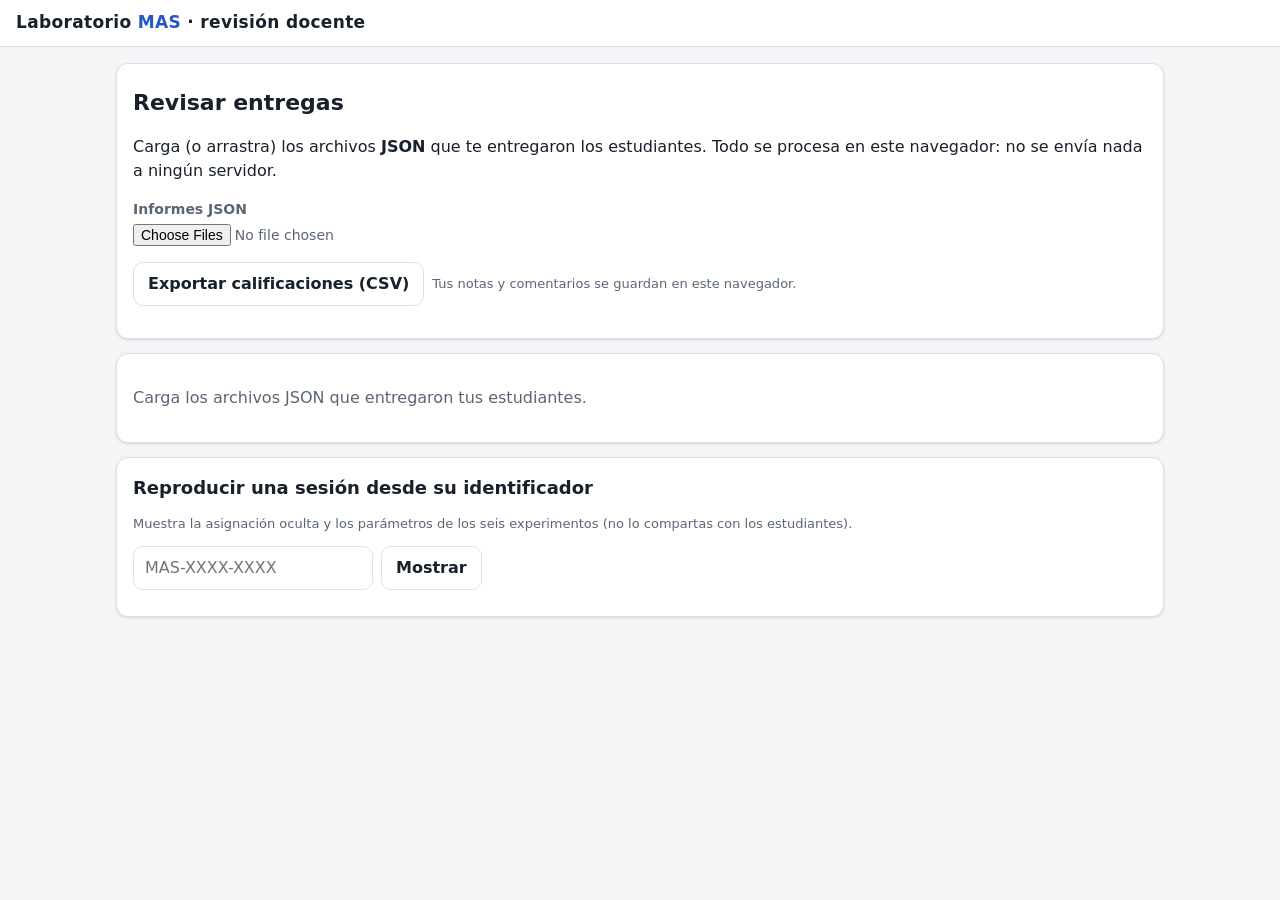
==== docente.html @ 890eb866 "Laboratorio MAS: investigación adaptativa masa-resorte Motor físico (armónico, amortiguado, Duffing)" ====
<!doctype html>
<html lang="es">
<head>
<meta charset="utf-8">
<meta name="viewport" content="width=device-width, initial-scale=1">
<meta name="robots" content="noindex">
<meta http-equiv="Content-Security-Policy" content="default-src 'self'; script-src 'self'; style-src 'self' 'unsafe-inline'; img-src 'self' data:; connect-src 'self'; base-uri 'none'; form-action 'none'; object-src 'none'">
<title>Revisión docente · Laboratorio MAS</title>
<link rel="icon" href="icono.svg" type="image/svg+xml">
<link rel="stylesheet" href="css/estilo.css">
</head>
<body>
<header class="cab"><div class="marca">Laboratorio <span>MAS</span> · revisión docente</div></header>
<main>
  <div class="tarjeta"><h1>Revisar entregas</h1>
    <p>Carga (o arrastra) los archivos <b>JSON</b> que te entregaron los estudiantes. Todo se procesa en este navegador: no se envía nada a ningún servidor.</p>
    <label class="campo"><span>Informes JSON</span><input type="file" id="archivos" accept=".json,application/json" multiple></label>
    <div id="aviso"></div>
    <p class="fila"><button class="btn" id="bCsv">Exportar calificaciones (CSV)</button><span class="suave peq">Tus notas y comentarios se guardan en este navegador.</span></p>
  </div>
  <div class="tarjeta" id="lista"></div>
  <div id="detalle"></div>
  <div class="tarjeta"><h2>Reproducir una sesión desde su identificador</h2><p class="suave peq">Muestra la asignación oculta y los parámetros de los seis experimentos (no lo compartas con los estudiantes).</p>
    <div class="fila"><input id="repId" placeholder="MAS-XXXX-XXXX" style="max-width:240px" autocapitalize="characters"><button class="btn" id="bReproducir">Mostrar</button></div><div id="repOut" class="tw" style="margin-top:10px"></div></div>
</main>
<script type="module" src="js/docente.js"></script>
</body>
</html>
---- css/estilo.css ----
:root {
  --fondo: #f4f5f7; --panel: #ffffff; --texto: #17202b; --suave: #5b6675; --borde: #dde1e7; --acento: #2457c5; --acento2: #e8eefb;
  --ok: #1d7a4f; --okf: #e6f4ec; --mal: #b42318; --malf: #fdecea; --aviso: #a15c07; --avisof: #fdf3e2; --chip: #eef1f5;
  --resorte: #6b7684; --bloque: #2457c5; --sombra: 0 1px 2px rgba(16, 24, 40, .06), 0 1px 3px rgba(16, 24, 40, .08); --sobreAcento: #fff;
  --mono: ui-monospace, SFMono-Regular, Menlo, Consolas, monospace; --r: 12px;
}
@media (prefers-color-scheme: dark) {
  :root {
    --fondo: #0f1318; --panel: #171c23; --texto: #e7ebf0; --suave: #9aa4b2; --borde: #2a313b; --acento: #7aa2ff; --acento2: #1c2740;
    --ok: #4cc38a; --okf: #11261c; --mal: #ff8a7a; --malf: #2c1513; --aviso: #f0b45b; --avisof: #2b2111; --chip: #222a35;
    --resorte: #9aa4b2; --bloque: #7aa2ff; --sombra: none; --sobreAcento: #0b1220;
  }
}
* { box-sizing: border-box }
[hidden] { display: none !important }
html { -webkit-text-size-adjust: 100% }
body { margin: 0; background: var(--fondo); color: var(--texto); font: 16px/1.5 system-ui, -apple-system, "Segoe UI", Roboto, sans-serif }
button, input, select, textarea { font: inherit; color: inherit }
a { color: var(--acento) }

/* cabecera y navegación */
.cab { position: sticky; top: 0; z-index: 10; background: var(--panel); border-bottom: 1px solid var(--borde); padding: 10px 16px; display: flex; flex-wrap: wrap; align-items: center; gap: 6px 14px }
.marca { font-weight: 800; letter-spacing: .02em; font-size: 17px; margin-right: auto }
.marca span { color: var(--acento) }
.chip { display: inline-flex; align-items: center; gap: 6px; background: var(--chip); border-radius: 999px; padding: 3px 10px; font-size: 13px; white-space: nowrap }
.chip b { font-family: var(--mono) }
.creditos { display: inline-flex; align-items: center; gap: 8px; font-size: 13px }
.barra { width: 90px; height: 8px; border-radius: 4px; background: var(--chip); overflow: hidden }
.barra i { display: block; height: 100%; background: var(--acento) }
nav.pest { display: flex; gap: 4px; padding: 8px 12px; background: var(--panel); border-bottom: 1px solid var(--borde); position: sticky; top: 0 }
nav.pest button { flex: 1; border: 0; background: none; padding: 8px 6px; border-radius: 8px; cursor: pointer; color: var(--suave); font-weight: 600; font-size: 14px; display: flex; flex-direction: column; align-items: center; gap: 2px }
nav.pest button svg { width: 20px; height: 20px }
nav.pest button[aria-current="page"] { color: var(--acento); background: var(--acento2) }
nav.pest button:disabled { opacity: .4; cursor: default }
@media (max-width: 760px) {
  nav.pest { position: fixed; bottom: 0; left: 0; right: 0; top: auto; border-top: 1px solid var(--borde); border-bottom: 0; z-index: 20; padding: 6px 4px calc(6px + env(safe-area-inset-bottom)) }
  nav.pest button { font-size: 11px; padding: 6px 2px }
  main { padding-bottom: 90px !important }
  .cab { position: static }
}
main { max-width: 1080px; margin: 0 auto; padding: 16px }
section[hidden] { display: none !important }
h1 { font-size: 22px; margin: 6px 0 12px }
h2 { font-size: 18px; margin: 0 0 10px }
h3 { font-size: 15px; margin: 14px 0 6px }
.tarjeta { background: var(--panel); border: 1px solid var(--borde); border-radius: var(--r); padding: 16px; margin-bottom: 14px; box-shadow: var(--sombra) }
.rejilla { display: grid; gap: 14px; grid-template-columns: repeat(auto-fit, minmax(300px, 1fr)) }
.suave { color: var(--suave) }
.peq { font-size: 13px }
.mono { font-family: var(--mono) }
.fila { display: flex; flex-wrap: wrap; gap: 8px; align-items: center }

/* controles */
.btn { border: 1px solid var(--borde); background: var(--panel); border-radius: 10px; padding: 9px 14px; cursor: pointer; font-weight: 600; min-height: 42px }
.btn:hover { border-color: var(--acento) }
.btn.prim { background: var(--acento); border-color: var(--acento); color: var(--sobreAcento) }
.btn.prim:disabled, .btn:disabled { opacity: .45; cursor: default }
.btn.peligro { border-color: var(--mal); color: var(--mal) }
.btn.chico { min-height: 32px; padding: 4px 10px; font-size: 14px }
label.campo { display: flex; flex-direction: column; gap: 4px; font-size: 14px; color: var(--suave); min-width: 0 }
label.campo > span { font-weight: 600 }
input[type=text], input[type=number], input:not([type]), select, textarea { background: var(--panel); border: 1px solid var(--borde); border-radius: 10px; padding: 9px 11px; color: var(--texto); min-height: 42px; width: 100% }
textarea { min-height: 80px; resize: vertical }
input:focus, select:focus, textarea:focus, .btn:focus-visible { outline: 2px solid var(--acento); outline-offset: 1px }
input[type=range] { width: 100%; accent-color: var(--acento) }
.seg { display: inline-flex; border: 1px solid var(--borde); border-radius: 10px; overflow: hidden }
.seg button { border: 0; background: var(--panel); padding: 7px 12px; cursor: pointer; font-weight: 600; min-height: 38px }
.seg button[aria-pressed="true"] { background: var(--acento); color: var(--sobreAcento) }
.opciones { display: flex; flex-direction: column; gap: 8px; margin: 10px 0 }
.opciones label { display: flex; gap: 10px; align-items: flex-start; border: 1px solid var(--borde); border-radius: 10px; padding: 10px 12px; cursor: pointer }
.opciones label:has(input:checked) { border-color: var(--acento); background: var(--acento2) }
.opciones input { margin-top: 4px; accent-color: var(--acento) }

/* avisos */
.aviso { border-radius: 10px; padding: 10px 12px; font-size: 14px; margin: 10px 0 }
.aviso.ok { background: var(--okf); color: var(--ok) }
.aviso.mal { background: var(--malf); color: var(--mal) }
.aviso.info { background: var(--acento2); color: var(--texto) }
.aviso.am { background: var(--avisof); color: var(--aviso) }

/* inicio */
.letras { display: grid; grid-template-columns: repeat(auto-fill, minmax(150px, 1fr)); gap: 12px }
.letra { border: 1px solid var(--borde); border-radius: var(--r); background: var(--panel); padding: 14px; text-align: left; cursor: pointer; display: flex; flex-direction: column; gap: 4px; min-height: 120px }
.letra:hover { border-color: var(--acento) }
.letra .L { font-size: 34px; font-weight: 800; line-height: 1; color: var(--acento); font-family: var(--mono) }
.letra[aria-current="true"] { outline: 2px solid var(--acento) }

/* laboratorio */
.escena { width: 100%; height: 190px; display: block; border-radius: 10px; background: var(--fondo) }
.reloj { font-family: var(--mono); font-size: 22px; font-weight: 700 }
.param { display: grid; grid-template-columns: auto 1fr; gap: 4px 14px; font-size: 15px }
.param dt { color: var(--suave) }
.param dd { margin: 0; font-family: var(--mono) }
details.formulario summary { cursor: pointer; font-weight: 600 }
.formulas { display: grid; grid-template-columns: repeat(auto-fit, minmax(170px, 1fr)); gap: 6px 14px; font-family: var(--mono); font-size: 14px; margin-top: 8px }

/* instrumentos */
.instrumentos { display: grid; grid-template-columns: repeat(auto-fill, minmax(210px, 1fr)); gap: 10px }
.instr { border: 1px solid var(--borde); border-radius: 10px; background: var(--panel); padding: 10px 12px; text-align: left; cursor: pointer; display: flex; flex-direction: column; gap: 2px }
.instr:hover, .instr[aria-pressed="true"] { border-color: var(--acento) }
.instr[aria-pressed="true"] { background: var(--acento2) }
.instr b { font-size: 15px }
.coste { font-size: 12px; font-weight: 700; color: var(--acento) }
.resultado { font-family: var(--mono); font-size: 20px; font-weight: 700 }
.tabla { width: 100%; border-collapse: collapse; font-size: 14px }
.tabla th, .tabla td { border-bottom: 1px solid var(--borde); padding: 6px 8px; text-align: left; vertical-align: top }
.tabla th { color: var(--suave); font-size: 12px; text-transform: uppercase; letter-spacing: .04em }
.tw { overflow-x: auto }
.grafica { width: 100%; height: 240px; display: block }
.registro { list-style: none; margin: 0; padding: 0 }
.registro li { display: grid; grid-template-columns: 42px 1fr; gap: 8px; padding: 8px 0; border-bottom: 1px solid var(--borde) }
.registro .num { font-family: var(--mono); font-weight: 700; color: var(--acento) }
@media (max-width: 600px) { .instr .suave { display: none } .instrumentos { grid-template-columns: 1fr 1fr } }
.pestanitas { display: flex; gap: 6px; flex-wrap: wrap; margin-bottom: 8px }
.zchip { font-family: var(--mono); font-size: 12px; padding: 1px 7px; border-radius: 999px }
.zchip.ok { background: var(--okf); color: var(--ok) }
.zchip.am { background: var(--avisof); color: var(--aviso) }
.zchip.mal { background: var(--malf); color: var(--mal) }

/* investigación */
.pregunta { font-size: 17px; line-height: 1.55 }
.hip { display: grid; grid-template-columns: 1fr 170px; gap: 8px 12px; align-items: start; border-top: 1px solid var(--borde); padding: 12px 0 }
.hip:first-child { border-top: 0 }
@media (max-width: 600px) { .hip { grid-template-columns: 1fr } }
.evid { display: flex; flex-wrap: wrap; gap: 4px }
.evid label { font-size: 12px; background: var(--chip); border-radius: 999px; padding: 2px 8px; cursor: pointer; display: inline-flex; gap: 4px; align-items: center }

/* informe */
.nota { font-size: 40px; font-weight: 800; font-family: var(--mono) }
.cats { display: grid; grid-template-columns: 1fr auto; gap: 6px 14px; max-width: 460px }
.cats div:nth-child(even) { font-family: var(--mono); font-weight: 700; text-align: right }
.oculto { display: none }
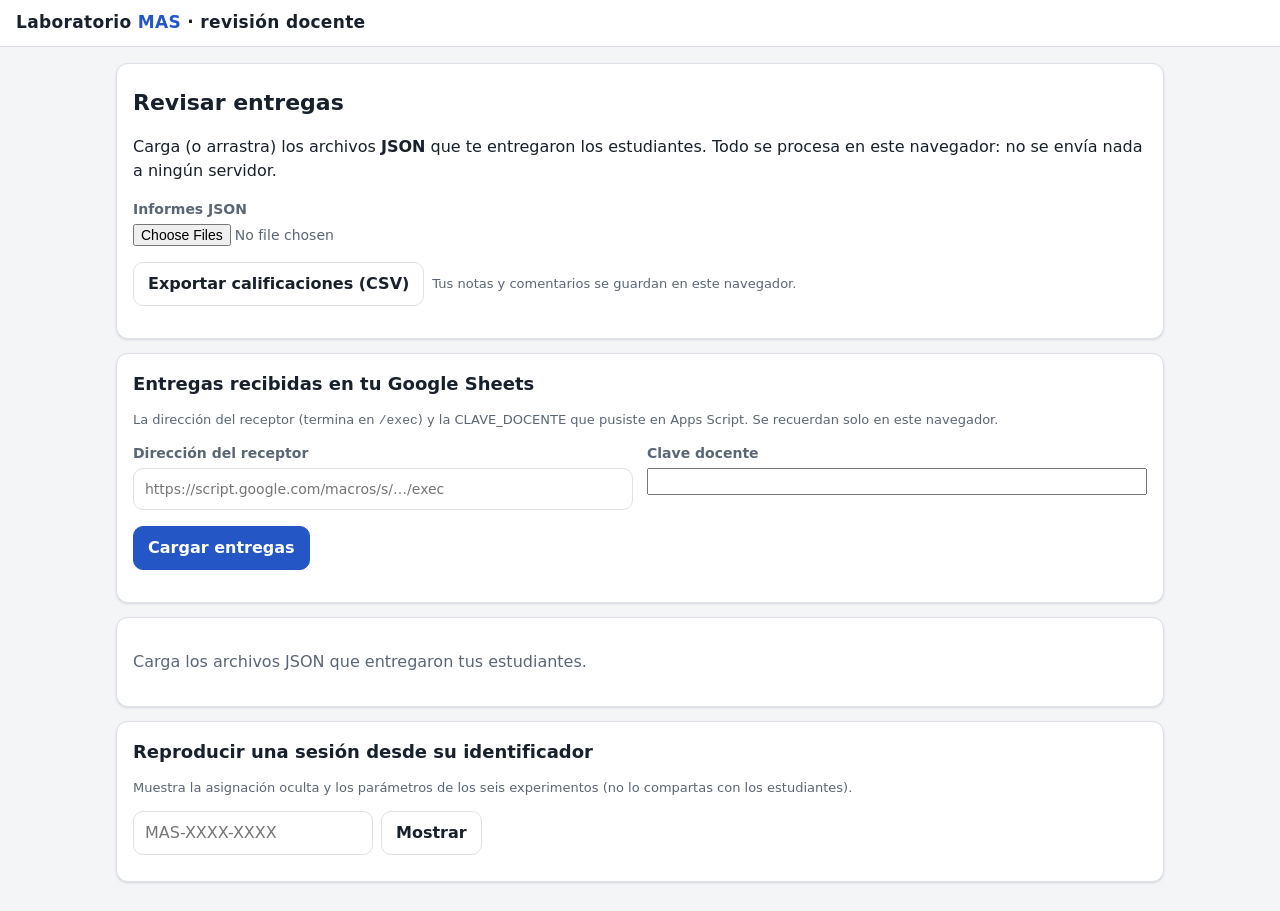
==== commit 6512376e: "Envío de entregas a Google Sheets del profesor y marca de agua - google/Codigo.gs: receptor Apps Scr" ====
--- a/docente.html
+++ b/docente.html
@@ -4,7 +4,7 @@
 <meta charset="utf-8">
 <meta name="viewport" content="width=device-width, initial-scale=1">
 <meta name="robots" content="noindex">
-<meta http-equiv="Content-Security-Policy" content="default-src 'self'; script-src 'self'; style-src 'self' 'unsafe-inline'; img-src 'self' data:; connect-src 'self'; base-uri 'none'; form-action 'none'; object-src 'none'">
+<meta http-equiv="Content-Security-Policy" content="default-src 'self'; script-src 'self'; style-src 'self' 'unsafe-inline'; img-src 'self' data:; connect-src 'self' https://script.google.com https://script.googleusercontent.com; base-uri 'none'; form-action 'none'; object-src 'none'">
 <title>Revisión docente · Laboratorio MAS</title>
 <link rel="icon" href="icono.svg" type="image/svg+xml">
 <link rel="stylesheet" href="css/estilo.css">
@@ -18,6 +18,11 @@
     <div id="aviso"></div>
     <p class="fila"><button class="btn" id="bCsv">Exportar calificaciones (CSV)</button><span class="suave peq">Tus notas y comentarios se guardan en este navegador.</span></p>
   </div>
+  <div class="tarjeta"><h2>Entregas recibidas en tu Google Sheets</h2>
+    <p class="suave peq">La dirección del receptor (termina en <span class="mono">/exec</span>) y la CLAVE_DOCENTE que pusiste en Apps Script. Se recuerdan solo en este navegador.</p>
+    <div class="rejilla"><label class="campo"><span>Dirección del receptor</span><input id="gUrl" spellcheck="false" placeholder="https://script.google.com/macros/s/…/exec"></label>
+      <label class="campo"><span>Clave docente</span><input id="gClave" type="password" autocomplete="off"></label></div>
+    <p class="fila"><button class="btn prim" id="bGoogle">Cargar entregas</button><span class="suave peq" id="gEstado"></span></p></div>
   <div class="tarjeta" id="lista"></div>
   <div id="detalle"></div>
   <div class="tarjeta"><h2>Reproducir una sesión desde su identificador</h2><p class="suave peq">Muestra la asignación oculta y los parámetros de los seis experimentos (no lo compartas con los estudiantes).</p>
--- a/css/estilo.css
+++ b/css/estilo.css
@@ -130,3 +130,4 @@
 .cats { display: grid; grid-template-columns: 1fr auto; gap: 6px 14px; max-width: 460px }
 .cats div:nth-child(even) { font-family: var(--mono); font-weight: 700; text-align: right }
 .oculto { display: none }
+.marca-agua { position: fixed; inset: 0; pointer-events: none; z-index: 5; background-repeat: repeat; -webkit-print-color-adjust: exact; print-color-adjust: exact }
